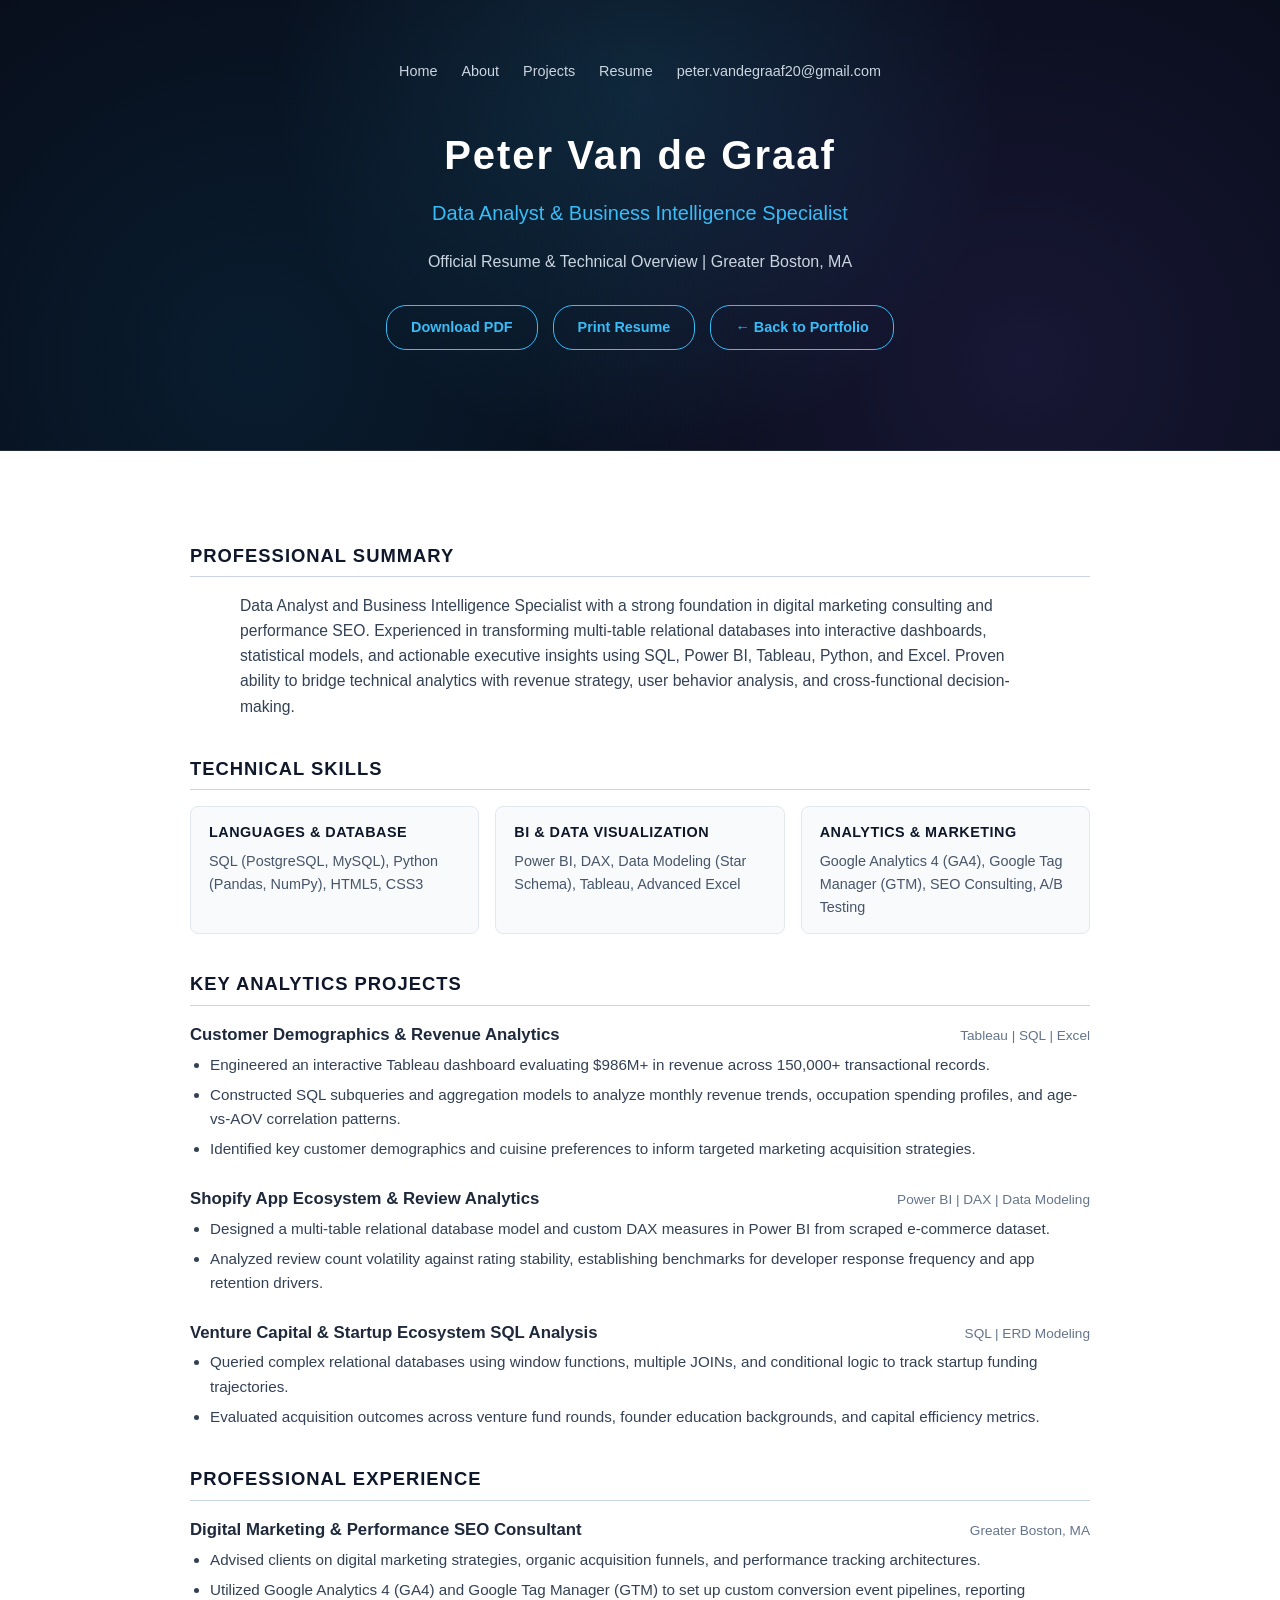
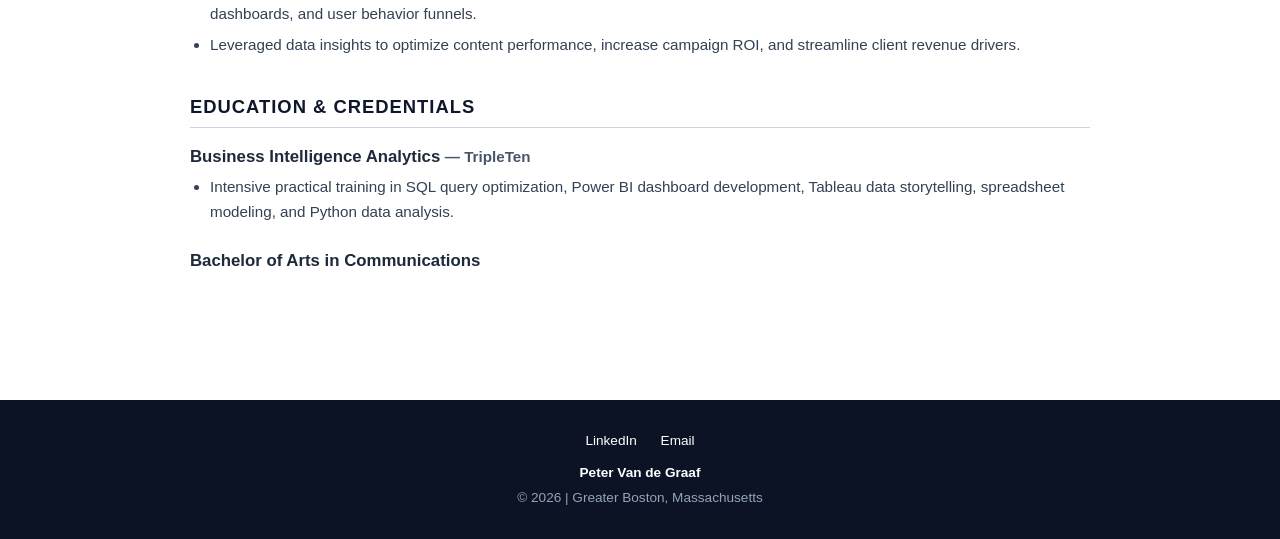
==== resume.html @ ac113d9b "resume.html" ====
<!DOCTYPE html>
<html lang="en">
<head>
  <meta charset="UTF-8" />
  <meta name="viewport" content="width=device-width, initial-scale=1.0" />
  <title>Peter Van de Graaf - Resume</title>
  <link rel="stylesheet" href="style.css?v=3" />
  <style>
    /* Dedicated Resume Styling */
    .resume-container {
      max-width: 900px;
      margin: 0 auto;
      background: #ffffff;
      padding: 40px 0;
    }

    .resume-header-bar {
      display: flex;
      justify-content: space-between;
      align-items: center;
      border-bottom: 2px solid #e2e8f0;
      padding-bottom: 20px;
      margin-bottom: 30px;
    }

    .resume-header-info h1 {
      font-size: 2rem;
      color: #0f172a;
      margin-bottom: 4px;
    }

    .resume-header-info p {
      font-size: 1rem;
      color: #475569;
      font-weight: 500;
    }

    .resume-contacts {
      font-size: 0.9rem;
      color: #64748b;
      margin-top: 6px;
    }

    .resume-contacts a {
      color: #0088cc;
      text-decoration: none;
    }

    .resume-section {
      margin-bottom: 35px;
      text-align: left;
    }

    .resume-section-title {
      font-size: 1.15rem;
      font-weight: 700;
      color: #0f172a;
      text-transform: uppercase;
      letter-spacing: 1px;
      border-bottom: 1px solid #cbd5e1;
      padding-bottom: 6px;
      margin-bottom: 16px;
    }

    /* Experience & Project Entries */
    .timeline-item {
      margin-bottom: 24px;
    }

    .item-header {
      display: flex;
      justify-content: space-between;
      align-items: baseline;
      margin-bottom: 4px;
    }

    .item-title {
      font-size: 1.05rem;
      font-weight: 700;
      color: #1e293b;
    }

    .item-company {
      font-size: 0.95rem;
      font-weight: 600;
      color: #475569;
    }

    .item-date {
      font-size: 0.85rem;
      color: #64748b;
      font-weight: 500;
    }

    .item-bullet-list {
      list-style-type: disc;
      padding-left: 20px;
      color: #334155;
      font-size: 0.95rem;
      line-height: 1.6;
    }

    .item-bullet-list li {
      margin-bottom: 6px;
    }

    /* Skills Grid */
    .skills-matrix {
      display: grid;
      grid-template-columns: repeat(auto-fit, minmax(250px, 1fr));
      gap: 16px;
    }

    .skill-group {
      background: #f8fafc;
      border: 1px solid #e2e8f0;
      border-radius: 8px;
      padding: 14px 18px;
    }

    .skill-group-title {
      font-weight: 700;
      font-size: 0.9rem;
      color: #0f172a;
      margin-bottom: 6px;
      text-transform: uppercase;
      letter-spacing: 0.5px;
    }

    .skill-group-items {
      font-size: 0.9rem;
      color: #475569;
    }

    /* Native Print Optimizations */
    @media print {
      body {
        background-color: #ffffff !important;
        color: #000000 !important;
      }

      .hero-section,
      .footer,
      .cta-buttons,
      .navbar {
        display: none !important;
      }

      .main-content {
        padding: 0 !important;
        margin: 0 !important;
        max-width: 100% !important;
      }

      .resume-container {
        padding: 0 !important;
      }

      .resume-section-title {
        border-bottom-color: #000000 !important;
      }

      a {
        text-decoration: none !important;
        color: #000000 !important;
      }
    }
  </style>
</head>
<body>

  <!-- Dark Top Header / Hero Section -->
  <header class="hero-section" id="home">
    <nav class="navbar">
      <ul class="nav-links">
        <li><a href="index.html">Home</a></li>
        <li><a href="index.html#about">About</a></li>
        <li><a href="index.html#projects">Projects</a></li>
        <li><a href="resume.html">Resume</a></li>
        <li><a href="mailto:peter.vandegraaf20@gmail.com" class="nav-email">peter.vandegraaf20@gmail.com</a></li>
      </ul>
    </nav>

    <div class="hero-content">
      <h1>Peter Van de Graaf</h1>
      <p class="subtitle">Data Analyst & Business Intelligence Specialist</p>
      <p class="tagline">
        Official Resume & Technical Overview | Greater Boston, MA
      </p>
      <div class="cta-buttons">
        <a href="resume.pdf" target="_blank" class="btn btn-secondary">Download PDF</a>
        <button onclick="window.print()" class="btn btn-secondary" style="cursor: pointer;">Print Resume</button>
        <a href="index.html" class="btn btn-secondary">&larr; Back to Portfolio</a>
      </div>
    </div>
  </header>

  <!-- Main Content Area -->
  <main class="main-content">
    <div class="resume-container">

      <!-- Executive Summary -->
      <section class="resume-section">
        <h2 class="resume-section-title">Professional Summary</h2>
        <p class="about-content" style="font-size: 0.98rem; line-height: 1.6;">
          Data Analyst and Business Intelligence Specialist with a strong foundation in digital marketing consulting and performance SEO. Experienced in transforming multi-table relational databases into interactive dashboards, statistical models, and actionable executive insights using SQL, Power BI, Tableau, Python, and Excel. Proven ability to bridge technical analytics with revenue strategy, user behavior analysis, and cross-functional decision-making.
        </p>
      </section>

      <!-- Technical Skills Matrix -->
      <section class="resume-section">
        <h2 class="resume-section-title">Technical Skills</h2>
        <div class="skills-matrix">
          <div class="skill-group">
            <div class="skill-group-title">Languages & Database</div>
            <div class="skill-group-items">SQL (PostgreSQL, MySQL), Python (Pandas, NumPy), HTML5, CSS3</div>
          </div>
          <div class="skill-group">
            <div class="skill-group-title">BI & Data Visualization</div>
            <div class="skill-group-items">Power BI, DAX, Data Modeling (Star Schema), Tableau, Advanced Excel</div>
          </div>
          <div class="skill-group">
            <div class="skill-group-title">Analytics & Marketing</div>
            <div class="skill-group-items">Google Analytics 4 (GA4), Google Tag Manager (GTM), SEO Consulting, A/B Testing</div>
          </div>
        </div>
      </section>

      <!-- Featured Projects / Applied Analytics -->
      <section class="resume-section">
        <h2 class="resume-section-title">Key Analytics Projects</h2>

        <div class="timeline-item">
          <div class="item-header">
            <span class="item-title">Customer Demographics & Revenue Analytics</span>
            <span class="item-date">Tableau | SQL | Excel</span>
          </div>
          <ul class="item-bullet-list">
            <li>Engineered an interactive Tableau dashboard evaluating $986M+ in revenue across 150,000+ transactional records.</li>
            <li>Constructed SQL subqueries and aggregation models to analyze monthly revenue trends, occupation spending profiles, and age-vs-AOV correlation patterns.</li>
            <li>Identified key customer demographics and cuisine preferences to inform targeted marketing acquisition strategies.</li>
          </ul>
        </div>

        <div class="timeline-item">
          <div class="item-header">
            <span class="item-title">Shopify App Ecosystem & Review Analytics</span>
            <span class="item-date">Power BI | DAX | Data Modeling</span>
          </div>
          <ul class="item-bullet-list">
            <li>Designed a multi-table relational database model and custom DAX measures in Power BI from scraped e-commerce dataset.</li>
            <li>Analyzed review count volatility against rating stability, establishing benchmarks for developer response frequency and app retention drivers.</li>
          </ul>
        </div>

        <div class="timeline-item">
          <div class="item-header">
            <span class="item-title">Venture Capital & Startup Ecosystem SQL Analysis</span>
            <span class="item-date">SQL | ERD Modeling</span>
          </div>
          <ul class="item-bullet-list">
            <li>Queried complex relational databases using window functions, multiple JOINs, and conditional logic to track startup funding trajectories.</li>
            <li>Evaluated acquisition outcomes across venture fund rounds, founder education backgrounds, and capital efficiency metrics.</li>
          </ul>
        </div>
      </section>

      <!-- Experience History -->
      <section class="resume-section">
        <h2 class="resume-section-title">Professional Experience</h2>

        <div class="timeline-item">
          <div class="item-header">
            <div>
              <span class="item-title">Digital Marketing & Performance SEO Consultant</span>
            </div>
            <span class="item-date">Greater Boston, MA</span>
          </div>
          <ul class="item-bullet-list">
            <li>Advised clients on digital marketing strategies, organic acquisition funnels, and performance tracking architectures.</li>
            <li>Utilized Google Analytics 4 (GA4) and Google Tag Manager (GTM) to set up custom conversion event pipelines, reporting dashboards, and user behavior funnels.</li>
            <li>Leveraged data insights to optimize content performance, increase campaign ROI, and streamline client revenue drivers.</li>
          </ul>
        </div>
      </section>

      <!-- Education & Training -->
      <section class="resume-section">
        <h2 class="resume-section-title">Education & Credentials</h2>

        <div class="timeline-item">
          <div class="item-header">
            <div>
              <span class="item-title">Business Intelligence Analytics</span>
              <span class="item-company"> — TripleTen</span>
            </div>
          </div>
          <ul class="item-bullet-list">
            <li>Intensive practical training in SQL query optimization, Power BI dashboard development, Tableau data storytelling, spreadsheet modeling, and Python data analysis.</li>
          </ul>
        </div>

        <div class="timeline-item">
          <div class="item-header">
            <div>
              <span class="item-title">Bachelor of Arts in Communications</span>
            </div>
          </div>
        </div>
      </section>

    </div>
  </main>

  <!-- Dark Footer -->
  <footer class="footer">
    <div class="social-icons">
      <a href="https://www.linkedin.com/in/peter-van-de-graaf/" target="_blank">LinkedIn</a>
      <a href="mailto:peter.vandegraaf20@gmail.com">Email</a>
    </div>
    <p class="footer-name">Peter Van de Graaf</p>
    <p class="footer-copy">© 2026 | Greater Boston, Massachusetts</p>
  </footer>

</body>
</html>
---- style.css ----
/* Base Styles & Global Resets */
*, *::before, *::after {
  box-sizing: border-box;
  margin: 0;
  padding: 0;
}

html, body {
  width: 100%;
  max-width: 100%;
  overflow-x: hidden;
}

body {
  font-family: -apple-system, BlinkMacSystemFont, "Segoe UI", Roboto, Oxygen, Ubuntu, Cantarell, sans-serif;
  color: #333333;
  background-color: #ffffff;
  line-height: 1.6;
}

/* Dark Top Hero Header (Pure CSS Gradient - No external images needed) */
.hero-section {
  background-color: #080d1a;
  background-image: 
    radial-gradient(circle at 50% 20%, rgba(56, 189, 248, 0.15) 0%, transparent 50%),
    radial-gradient(circle at 80% 80%, rgba(139, 92, 246, 0.12) 0%, transparent 45%),
    radial-gradient(circle at 20% 80%, rgba(14, 165, 233, 0.1) 0%, transparent 45%);
  color: #ffffff;
  padding: 60px 20px 80px 20px;
  width: 100%;
  border-bottom: 1px solid #1e293b;
}

/* Navbar Centering */
.navbar {
  display: flex;
  justify-content: center;
  align-items: center;
  width: 100%;
  max-width: 1200px;
  margin: 0 auto 40px auto;
  font-size: 0.9rem;
}

.nav-links {
  display: flex;
  justify-content: center;
  align-items: center;
  flex-wrap: wrap;
  list-style: none;
  gap: 24px;
  width: 100%;
  margin: 0 auto;
  padding: 0;
  text-align: center;
}

.nav-links li {
  display: inline-block;
}

.nav-links a {
  color: #cbd5e1;
  text-decoration: none;
  transition: color 0.2s;
  white-space: nowrap;
}

.nav-links a:hover {
  color: #38bdf8;
}

.nav-email {
  word-break: normal;
}

/* Hero Body */
.hero-content {
  max-width: 800px;
  margin: 40px auto 20px auto;
  text-align: center;
}

.hero-content h1 {
  font-size: 2.5rem;
  letter-spacing: 2px;
  margin-bottom: 10px;
}

.hero-content .subtitle {
  font-size: 1.25rem;
  font-weight: 500;
  color: #38bdf8;
  margin-bottom: 20px;
}

.hero-content .tagline {
  font-size: 1rem;
  color: #cbd5e1;
  max-width: 650px;
  margin: 0 auto 30px auto;
}

/* Buttons */
.cta-buttons {
  display: flex;
  justify-content: center;
  gap: 15px;
}

.btn {
  padding: 10px 24px;
  border-radius: 20px;
  text-decoration: none;
  font-size: 0.9rem;
  font-weight: 600;
  transition: all 0.2s ease-in-out;
}

.btn-primary {
  background-color: #0088cc;
  color: #ffffff;
}

.btn-primary:hover {
  background-color: #006699;
}

.btn-secondary {
  border: 1px solid #38bdf8;
  color: #38bdf8;
  background-color: transparent;
}

.btn-secondary:hover {
  background-color: rgba(56, 189, 248, 0.1);
}

/* Main Content Area */
.main-content {
  max-width: 1100px;
  margin: 0 auto;
  padding: 50px 20px;
}

.section {
  margin-bottom: 60px;
  text-align: center;
}

.section-title {
  font-size: 1.2rem;
  letter-spacing: 1.5px;
  color: #0f172a;
  margin-bottom: 30px;
}

/* About Section */
.about-content {
  max-width: 800px;
  margin: 0 auto;
  text-align: left;
  line-height: 1.7;
  font-size: 1.05rem;
  color: #334155;
}

.about-content p {
  margin-bottom: 1.25rem;
}

/* Projects Grid */
.projects-grid {
  display: grid;
  grid-template-columns: repeat(auto-fit, minmax(300px, 1fr));
  gap: 25px;
}

.project-card {
  background: #ffffff;
  border-radius: 12px;
  overflow: hidden;
  box-shadow: 0 4px 15px rgba(0, 0, 0, 0.08);
  border: 1px solid #f1f5f9;
  text-align: left;
  transition: transform 0.2s, box-shadow 0.2s;
  display: flex;
  flex-direction: column;
  height: 100%;
}

.project-card:hover {
  transform: translateY(-4px);
  box-shadow: 0 8px 25px rgba(0, 0, 0, 0.12);
}

.card-img-wrapper img {
  width: 100%;
  height: 180px;
  object-fit: cover;
  border-bottom: 1px solid #e2e8f0;
}

.card-body {
  padding: 20px;
  display: flex;
  flex-direction: column;
  flex-grow: 1;
}

.card-body h3 {
  font-size: 1.05rem;
  color: #0f172a;
  margin-bottom: 8px;
}

.tech-stack {
  font-size: 0.85rem;
  font-weight: 600;
  color: #475569;
  margin-bottom: 12px;
}

.card-text {
  font-size: 0.88rem;
  color: #64748b;
  margin-bottom: 20px;
}

.card-body .btn {
  margin-top: auto !important;
  align-self: flex-start;
}

/* Toolkit Badges */
.toolkit-grid {
  display: flex;
  flex-wrap: wrap;
  justify-content: center;
  gap: 15px;
}

.tool-badge {
  background-color: #f8fafc;
  border: 1px solid #e2e8f0;
  padding: 8px 16px;
  border-radius: 6px;
  font-weight: 600;
  color: #334155;
  font-size: 0.9rem;
}

/* Footer */
.footer {
  background-color: #0b1325;
  color: #94a3b8;
  text-align: center;
  padding: 30px 20px;
  font-size: 0.85rem;
}

.social-icons {
  margin-bottom: 10px;
}

.social-icons a {
  color: #ffffff;
  margin: 0 10px;
  text-decoration: none;
}

.footer-name {
  color: #ffffff;
  font-weight: 600;
  margin-bottom: 4px;
}

/* Mobile Responsiveness */
@media (max-width: 768px) {
  .nav-email {
    display: none;
  }

  .nav-links {
    flex-direction: row;
    flex-wrap: wrap;
    justify-content: center;
    gap: 0.5rem 1rem;
    padding: 0.5rem 0;
    margin: 0;
    font-size: 0.85rem;
  }

  .hero-section {
    padding-top: 1rem;
    padding-bottom: 2rem;
  }

  .hero-content h1 {
    font-size: 1.8rem;
    margin-top: 1rem;
  }
}
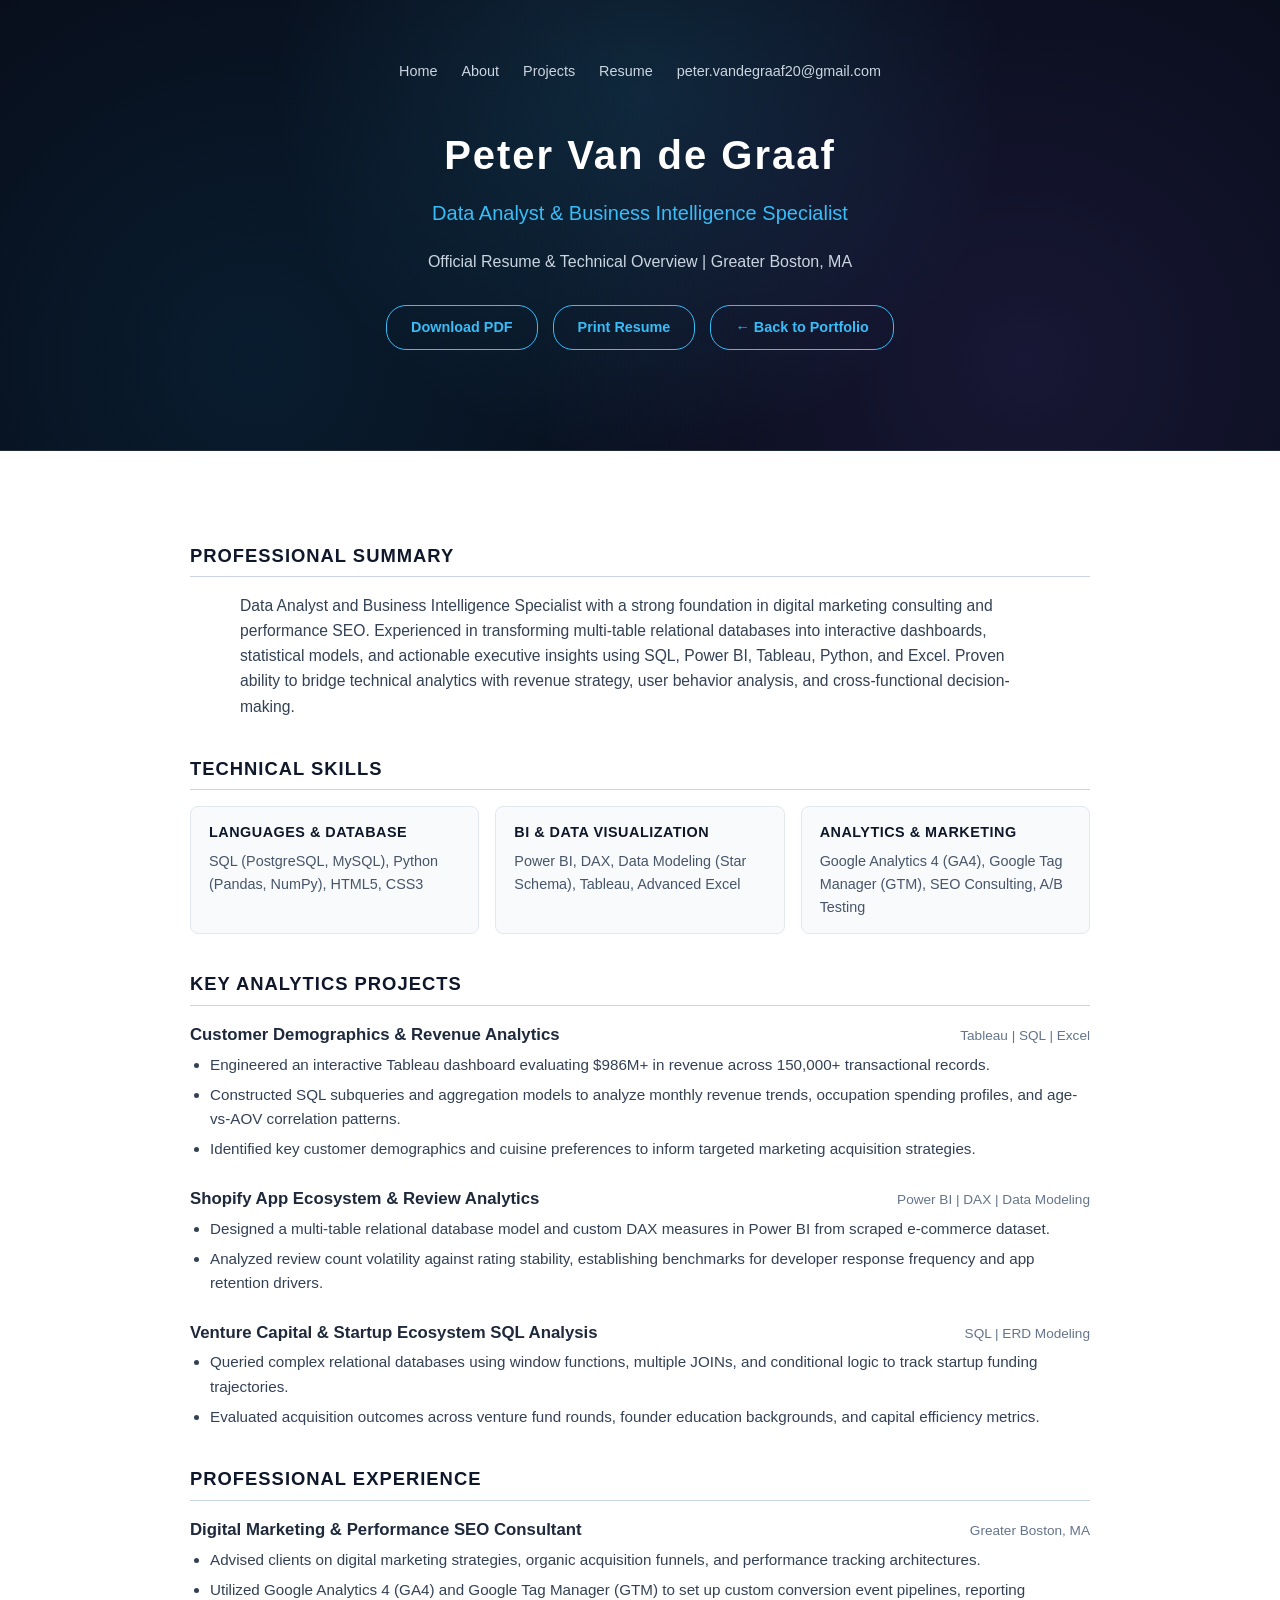
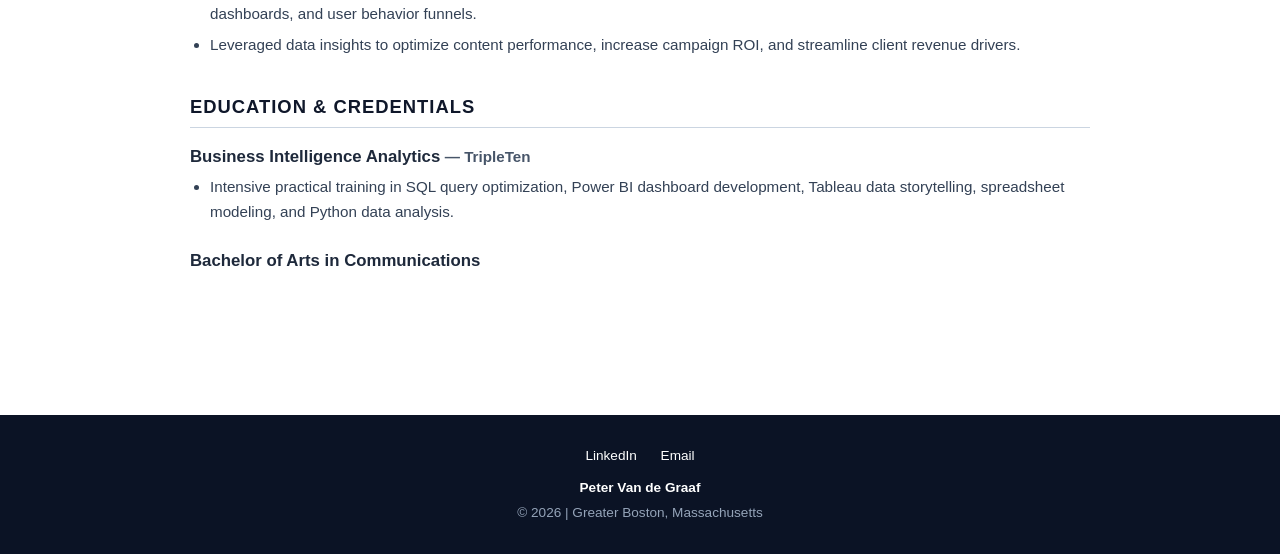
==== commit 78632081: "Update resume.html" ====
--- a/resume.html
+++ b/resume.html
@@ -284,30 +284,30 @@
         </div>
       </section>
 
-      <!-- Education & Training -->
-      <section class="resume-section">
-        <h2 class="resume-section-title">Education & Credentials</h2>
-
-        <div class="timeline-item">
-          <div class="item-header">
-            <div>
-              <span class="item-title">Business Intelligence Analytics</span>
-              <span class="item-company"> — TripleTen</span>
-            </div>
-          </div>
-          <ul class="item-bullet-list">
-            <li>Intensive practical training in SQL query optimization, Power BI dashboard development, Tableau data storytelling, spreadsheet modeling, and Python data analysis.</li>
-          </ul>
-        </div>
-
-        <div class="timeline-item">
-          <div class="item-header">
-            <div>
-              <span class="item-title">Bachelor of Arts in Communications</span>
-            </div>
-          </div>
-        </div>
-      </section>
+<!-- Education & Credentials -->
+<section class="resume-section" style="margin-bottom: 50px;">
+  <h2 class="resume-section-title">Education & Credentials</h2>
+
+  <div class="timeline-item">
+    <div class="item-header">
+      <div>
+        <span class="item-title">Business Intelligence Analytics</span>
+        <span class="item-company"> — TripleTen</span>
+      </div>
+    </div>
+    <ul class="item-bullet-list">
+      <li>Intensive practical training in SQL query optimization, Power BI dashboard development, Tableau data storytelling, spreadsheet modeling, and Python data analysis.</li>
+    </ul>
+  </div>
+
+  <div class="timeline-item">
+    <div class="item-header">
+      <div>
+        <span class="item-title">Bachelor of Arts in Communications</span>
+      </div>
+    </div>
+  </div>
+</section>
 
     </div>
   </main>
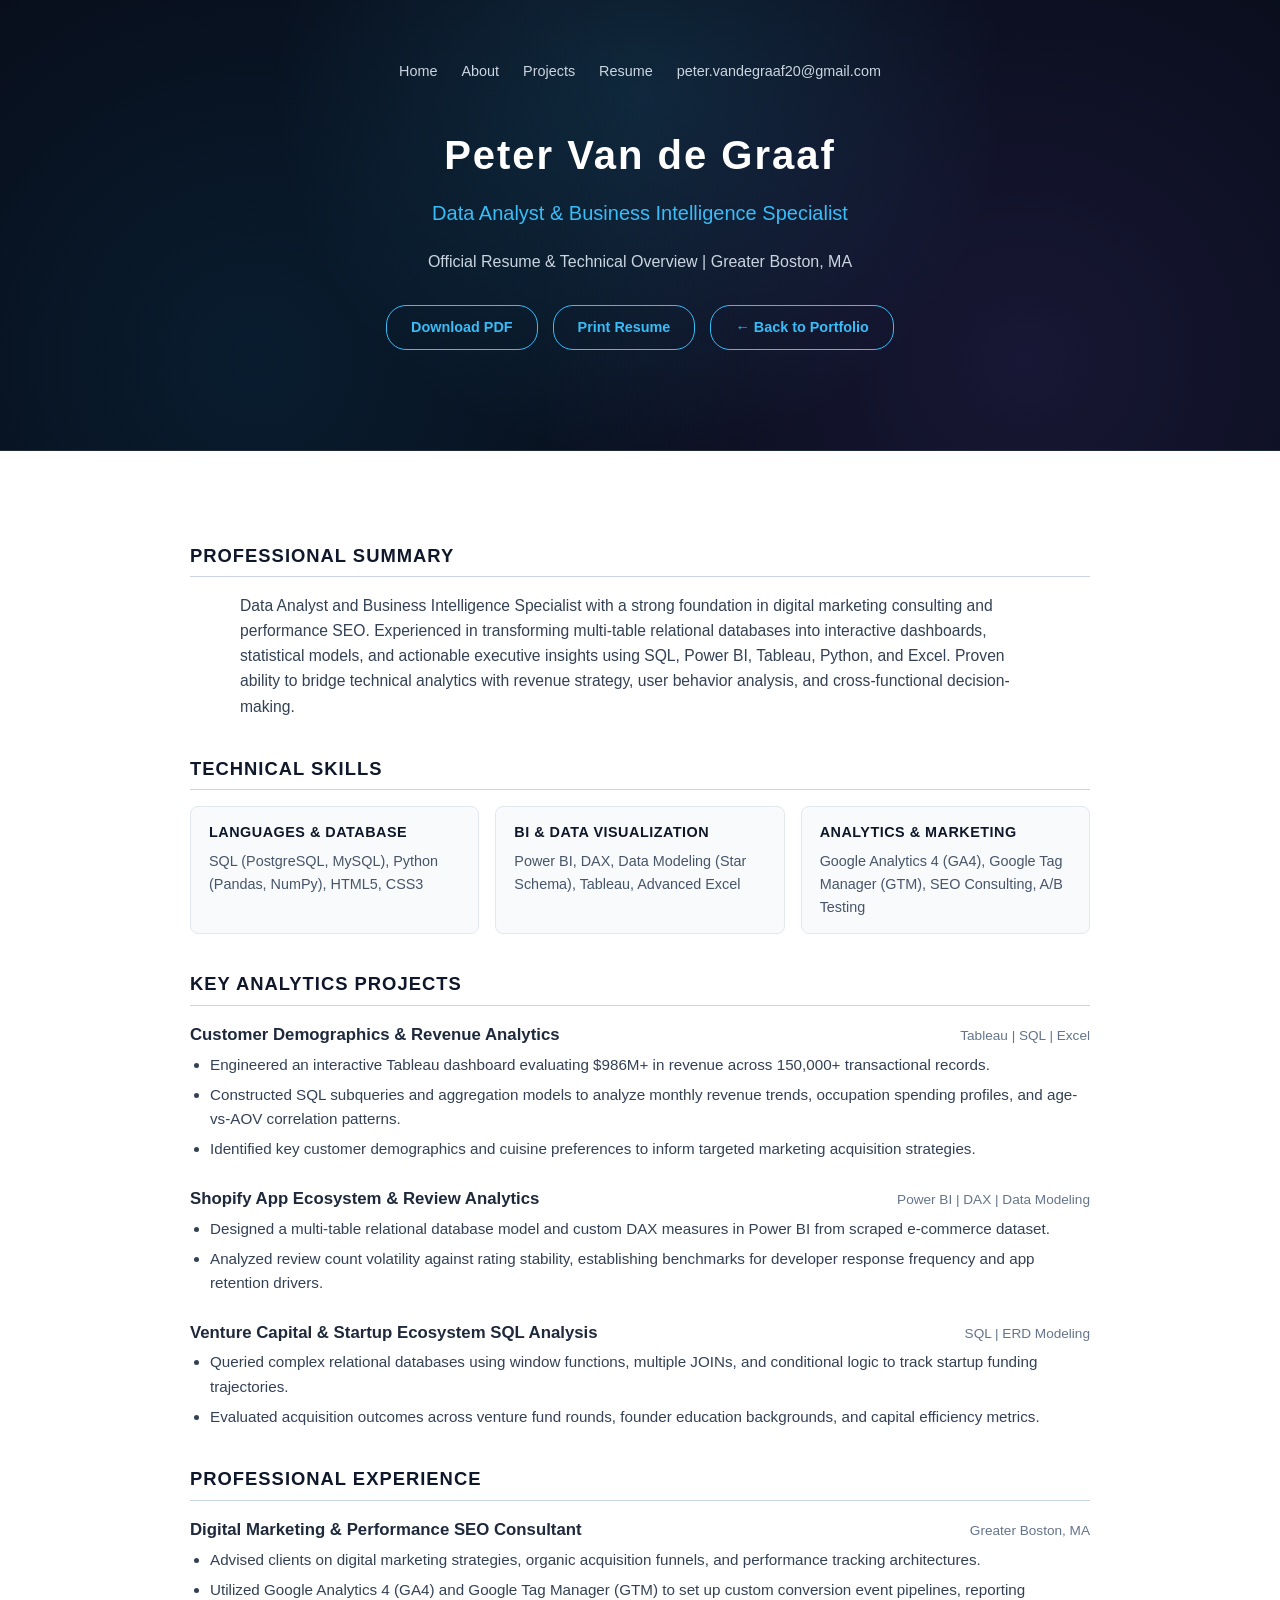
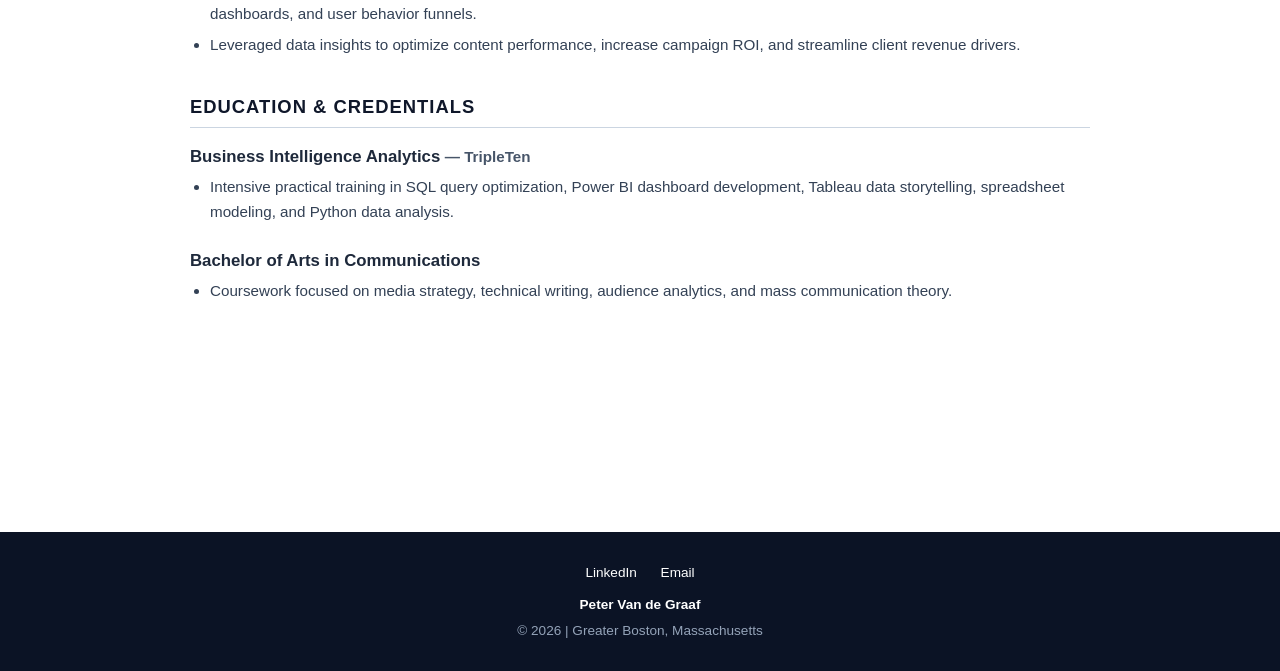
==== commit 0ecf835c: "resume.html" ====
--- a/resume.html
+++ b/resume.html
@@ -285,29 +285,32 @@
       </section>
 
 <!-- Education & Credentials -->
-<section class="resume-section" style="margin-bottom: 50px;">
-  <h2 class="resume-section-title">Education & Credentials</h2>
-
-  <div class="timeline-item">
-    <div class="item-header">
-      <div>
-        <span class="item-title">Business Intelligence Analytics</span>
-        <span class="item-company"> — TripleTen</span>
-      </div>
-    </div>
-    <ul class="item-bullet-list">
-      <li>Intensive practical training in SQL query optimization, Power BI dashboard development, Tableau data storytelling, spreadsheet modeling, and Python data analysis.</li>
-    </ul>
-  </div>
-
-  <div class="timeline-item">
-    <div class="item-header">
-      <div>
-        <span class="item-title">Bachelor of Arts in Communications</span>
-      </div>
-    </div>
-  </div>
-</section>
+      <section class="resume-section" style="padding-bottom: 80px;">
+        <h2 class="resume-section-title">Education & Credentials</h2>
+
+        <div class="timeline-item">
+          <div class="item-header">
+            <div>
+              <span class="item-title">Business Intelligence Analytics</span>
+              <span class="item-company"> — TripleTen</span>
+            </div>
+          </div>
+          <ul class="item-bullet-list">
+            <li>Intensive practical training in SQL query optimization, Power BI dashboard development, Tableau data storytelling, spreadsheet modeling, and Python data analysis.</li>
+          </ul>
+        </div>
+
+        <div class="timeline-item">
+          <div class="item-header">
+            <div>
+              <span class="item-title">Bachelor of Arts in Communications</span>
+            </div>
+          </div>
+          <ul class="item-bullet-list">
+            <li>Coursework focused on media strategy, technical writing, audience analytics, and mass communication theory.</li>
+          </ul>
+        </div>
+      </section>
 
     </div>
   </main>
--- a/style.css
+++ b/style.css
@@ -250,6 +250,98 @@
   font-size: 0.9rem;
 }
 
+/* Resume Page Styles */
+.resume-container {
+  max-width: 900px;
+  margin: 0 auto;
+  background: #ffffff;
+  padding: 40px 0 100px 0;
+}
+
+.resume-section {
+  margin-bottom: 40px;
+  text-align: left;
+}
+
+.resume-section-title {
+  font-size: 1.15rem;
+  font-weight: 700;
+  color: #0f172a;
+  text-transform: uppercase;
+  letter-spacing: 1px;
+  border-bottom: 1px solid #cbd5e1;
+  padding-bottom: 6px;
+  margin-bottom: 20px;
+}
+
+.timeline-item {
+  margin-bottom: 24px;
+}
+
+.item-header {
+  display: flex;
+  justify-content: space-between;
+  align-items: baseline;
+  margin-bottom: 6px;
+}
+
+.item-title {
+  font-size: 1.05rem;
+  font-weight: 700;
+  color: #1e293b;
+}
+
+.item-company {
+  font-size: 0.95rem;
+  font-weight: 600;
+  color: #475569;
+}
+
+.item-date {
+  font-size: 0.85rem;
+  color: #64748b;
+  font-weight: 500;
+}
+
+.item-bullet-list {
+  list-style-type: disc;
+  padding-left: 20px;
+  color: #334155;
+  font-size: 0.95rem;
+  line-height: 1.6;
+}
+
+.item-bullet-list li {
+  margin-bottom: 6px;
+}
+
+.skills-matrix {
+  display: grid;
+  grid-template-columns: repeat(auto-fit, minmax(250px, 1fr));
+  gap: 16px;
+}
+
+.skill-group {
+  background: #f8fafc;
+  border: 1px solid #e2e8f0;
+  border-radius: 8px;
+  padding: 14px 18px;
+}
+
+.skill-group-title {
+  font-weight: 700;
+  font-size: 0.9rem;
+  color: #0f172a;
+  margin-bottom: 6px;
+  text-transform: uppercase;
+  letter-spacing: 0.5px;
+}
+
+.skill-group-items {
+  font-size: 0.9rem;
+  color: #475569;
+}
+
 /* Footer */
 .footer {
   background-color: #0b1325;
@@ -275,7 +367,7 @@
   margin-bottom: 4px;
 }
 
-/* Mobile Responsiveness */
+/* Mobile & Print Responsiveness */
 @media (max-width: 768px) {
   .nav-email {
     display: none;
@@ -300,4 +392,39 @@
     font-size: 1.8rem;
     margin-top: 1rem;
   }
-}
+
+  .item-header {
+    flex-direction: column;
+    align-items: flex-start;
+  }
+}
+
+@media print {
+  body {
+    background-color: #ffffff !important;
+    color: #000000 !important;
+  }
+
+  .hero-section,
+  .footer,
+  .cta-buttons,
+  .navbar {
+    display: none !important;
+  }
+
+  .main-content,
+  .resume-container {
+    padding: 0 !important;
+    margin: 0 !important;
+    max-width: 100% !important;
+  }
+
+  .resume-section-title {
+    border-bottom-color: #000000 !important;
+  }
+
+  a {
+    text-decoration: none !important;
+    color: #000000 !important;
+  }
+}
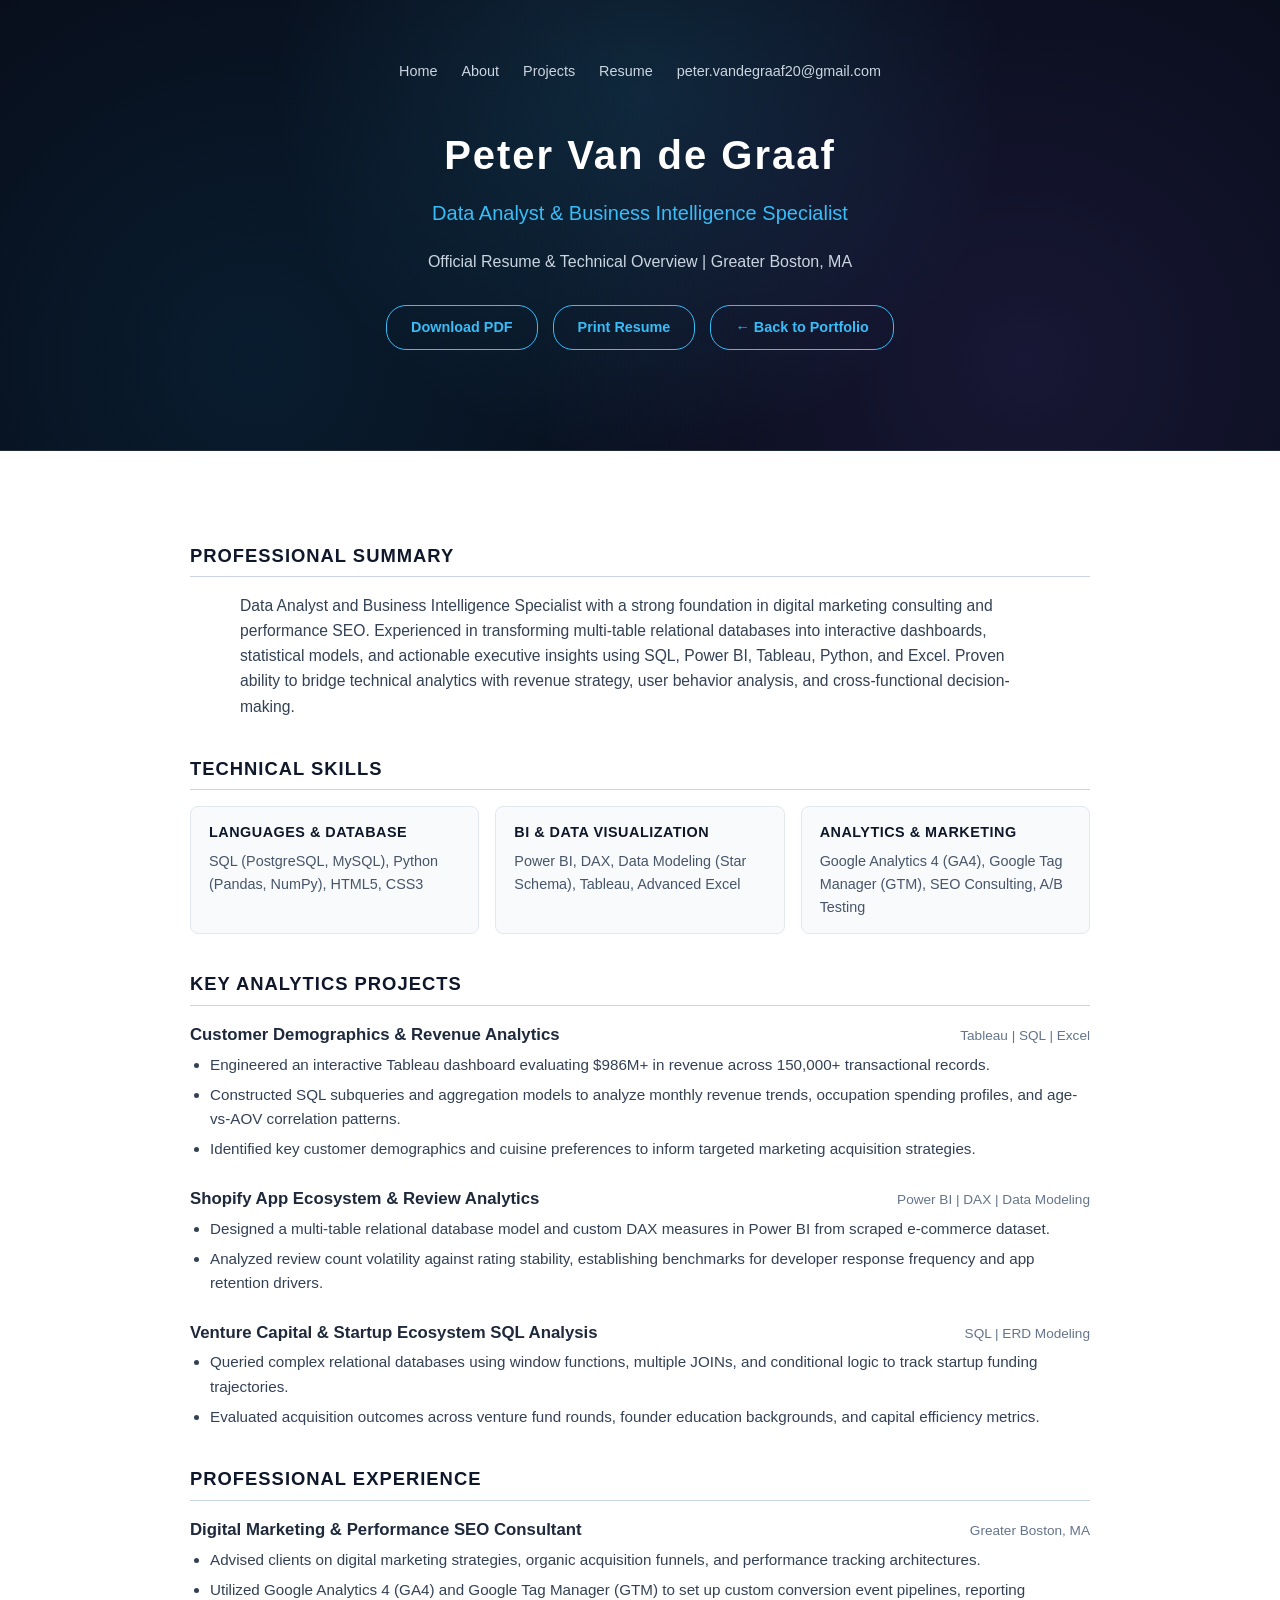
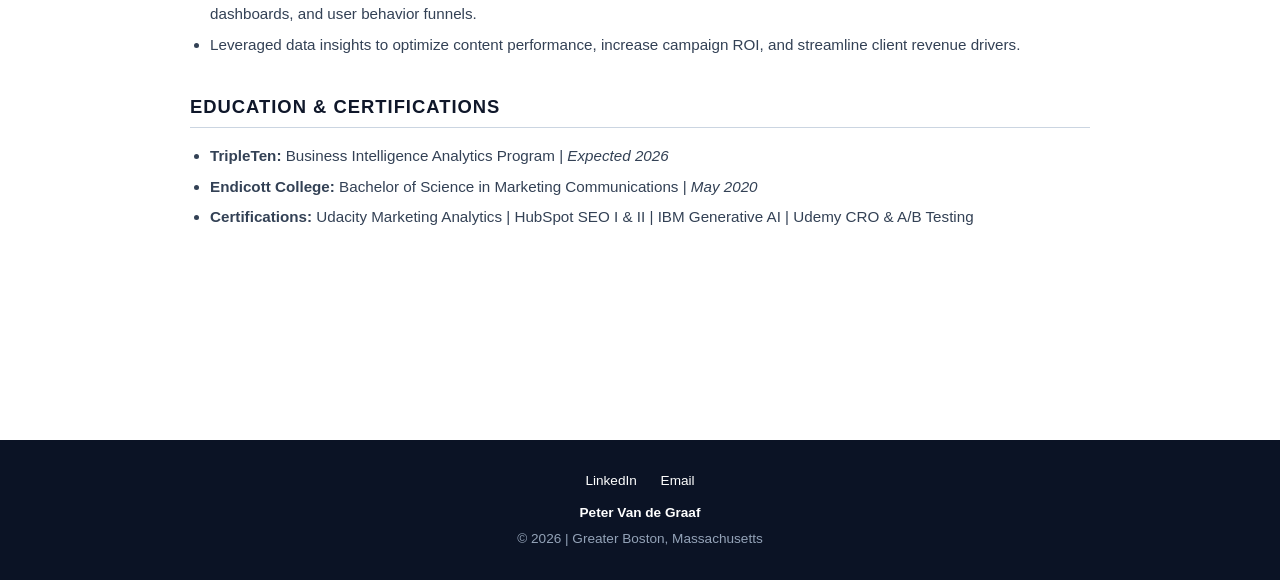
==== commit 236f7257: "resume.html" ====
--- a/resume.html
+++ b/resume.html
@@ -284,37 +284,20 @@
         </div>
       </section>
 
-<!-- Education & Credentials -->
+<!-- Education & Certifications -->
       <section class="resume-section" style="padding-bottom: 80px;">
-        <h2 class="resume-section-title">Education & Credentials</h2>
-
-        <div class="timeline-item">
-          <div class="item-header">
-            <div>
-              <span class="item-title">Business Intelligence Analytics</span>
-              <span class="item-company"> — TripleTen</span>
-            </div>
-          </div>
-          <ul class="item-bullet-list">
-            <li>Intensive practical training in SQL query optimization, Power BI dashboard development, Tableau data storytelling, spreadsheet modeling, and Python data analysis.</li>
-          </ul>
-        </div>
-
-        <div class="timeline-item">
-          <div class="item-header">
-            <div>
-              <span class="item-title">Bachelor of Arts in Communications</span>
-            </div>
-          </div>
-          <ul class="item-bullet-list">
-            <li>Coursework focused on media strategy, technical writing, audience analytics, and mass communication theory.</li>
-          </ul>
-        </div>
+        <h2 class="resume-section-title">Education & Certifications</h2>
+        
+        <ul class="item-bullet-list">
+          <li><strong>TripleTen:</strong> Business Intelligence Analytics Program | <em>Expected 2026</em></li>
+          <li><strong>Endicott College:</strong> Bachelor of Science in Marketing Communications | <em>May 2020</em></li>
+          <li><strong>Certifications:</strong> Udacity Marketing Analytics | HubSpot SEO I & II | IBM Generative AI | Udemy CRO & A/B Testing</li>
+        </ul>
       </section>
 
     </div>
   </main>
-
+  
   <!-- Dark Footer -->
   <footer class="footer">
     <div class="social-icons">
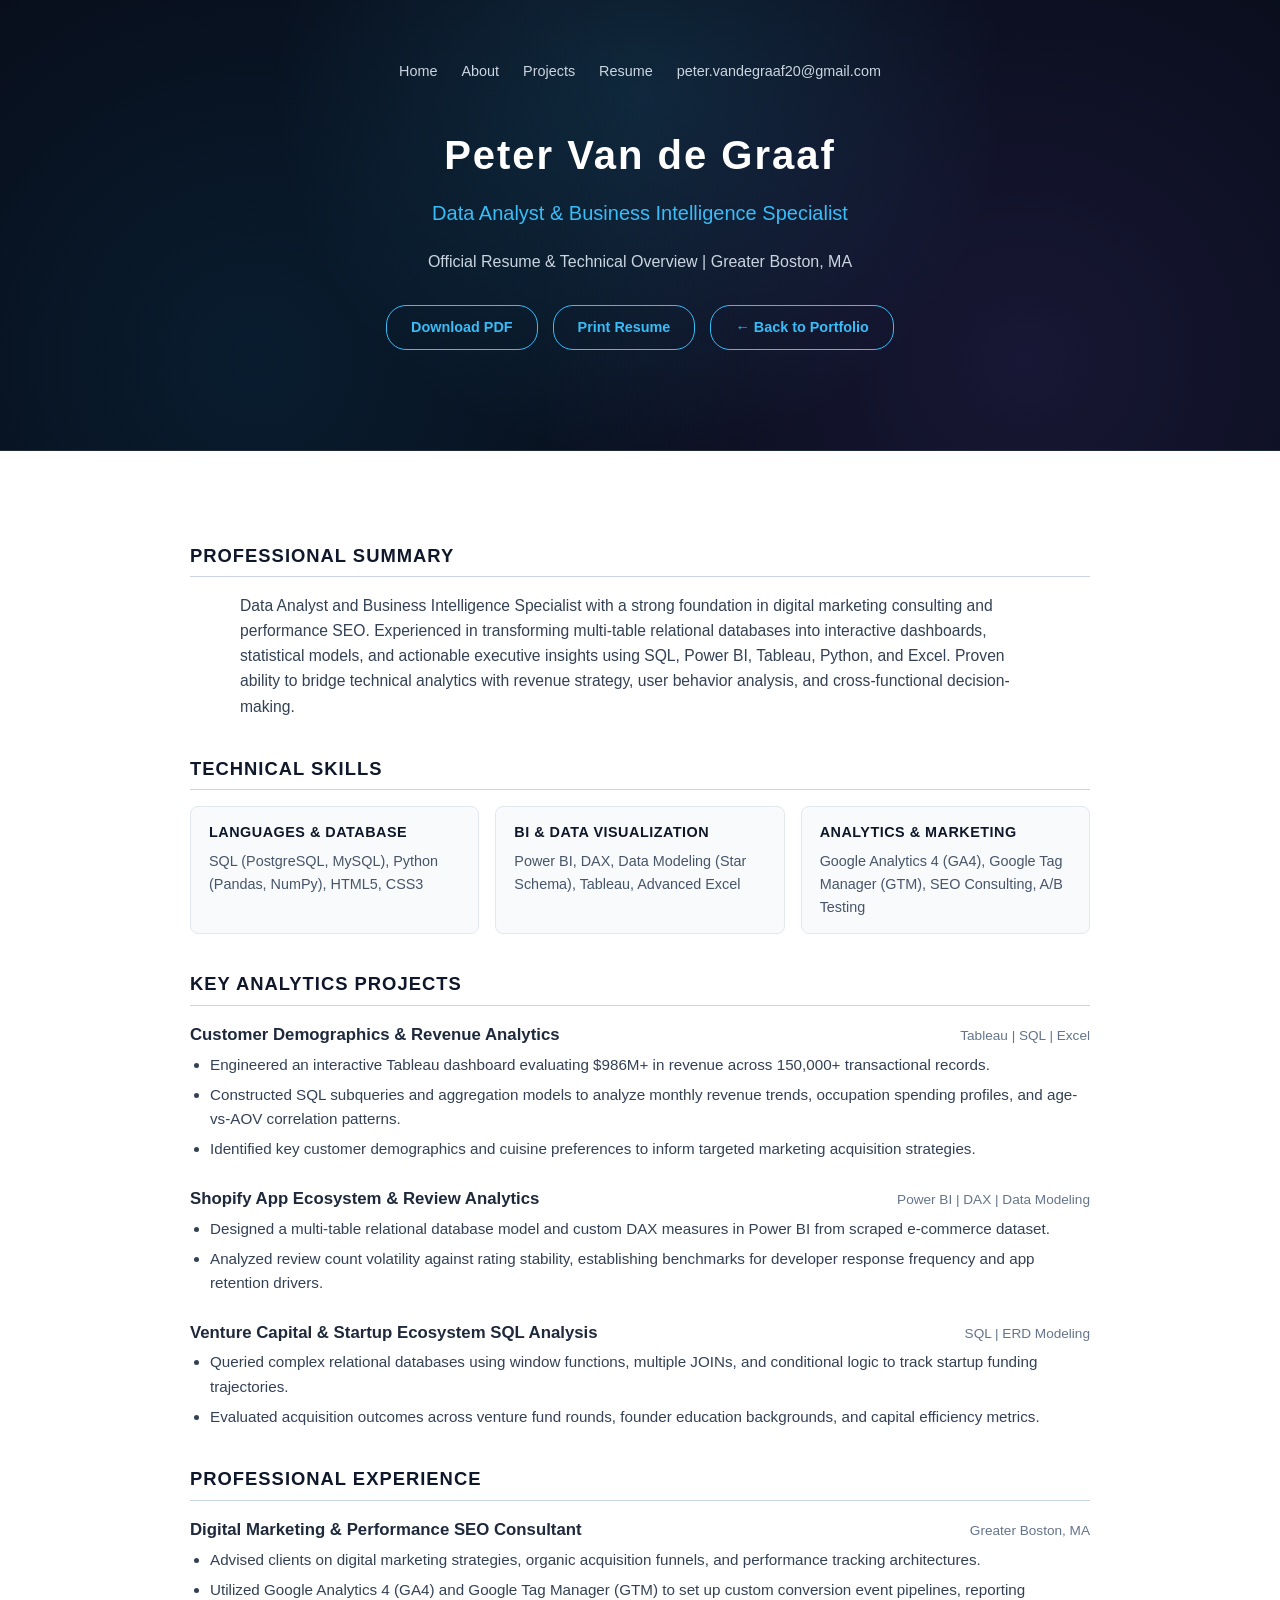
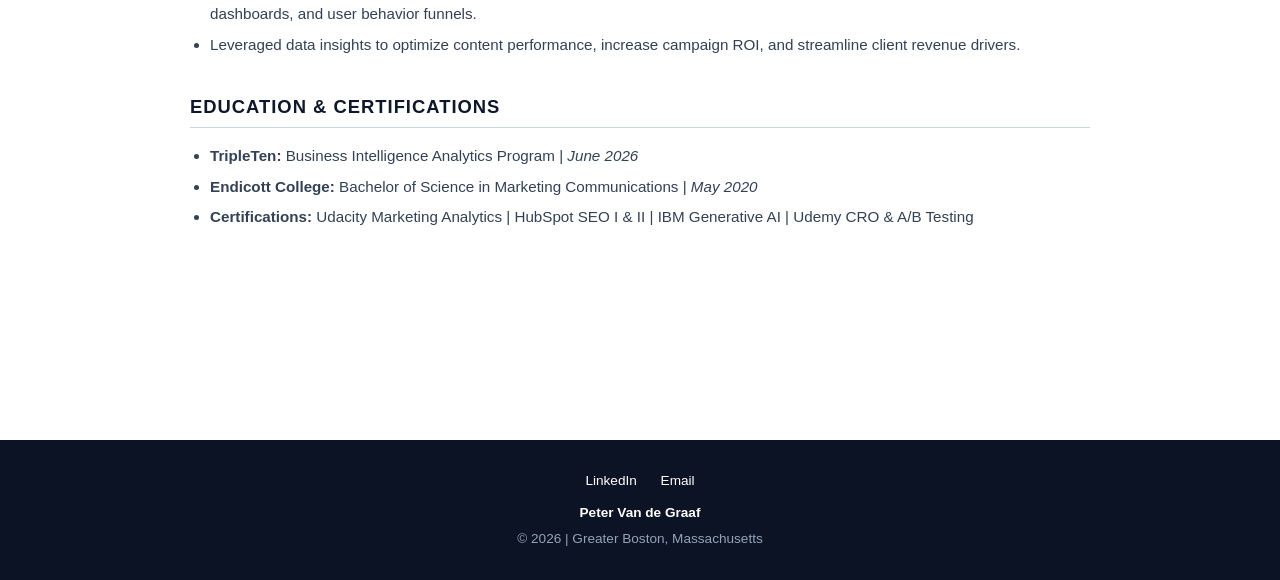
==== commit eb9f7499: "resume.html" ====
--- a/resume.html
+++ b/resume.html
@@ -289,7 +289,7 @@
         <h2 class="resume-section-title">Education & Certifications</h2>
         
         <ul class="item-bullet-list">
-          <li><strong>TripleTen:</strong> Business Intelligence Analytics Program | <em>Expected 2026</em></li>
+          <li><strong>TripleTen:</strong> Business Intelligence Analytics Program | <em>June 2026</em></li>
           <li><strong>Endicott College:</strong> Bachelor of Science in Marketing Communications | <em>May 2020</em></li>
           <li><strong>Certifications:</strong> Udacity Marketing Analytics | HubSpot SEO I & II | IBM Generative AI | Udemy CRO & A/B Testing</li>
         </ul>
